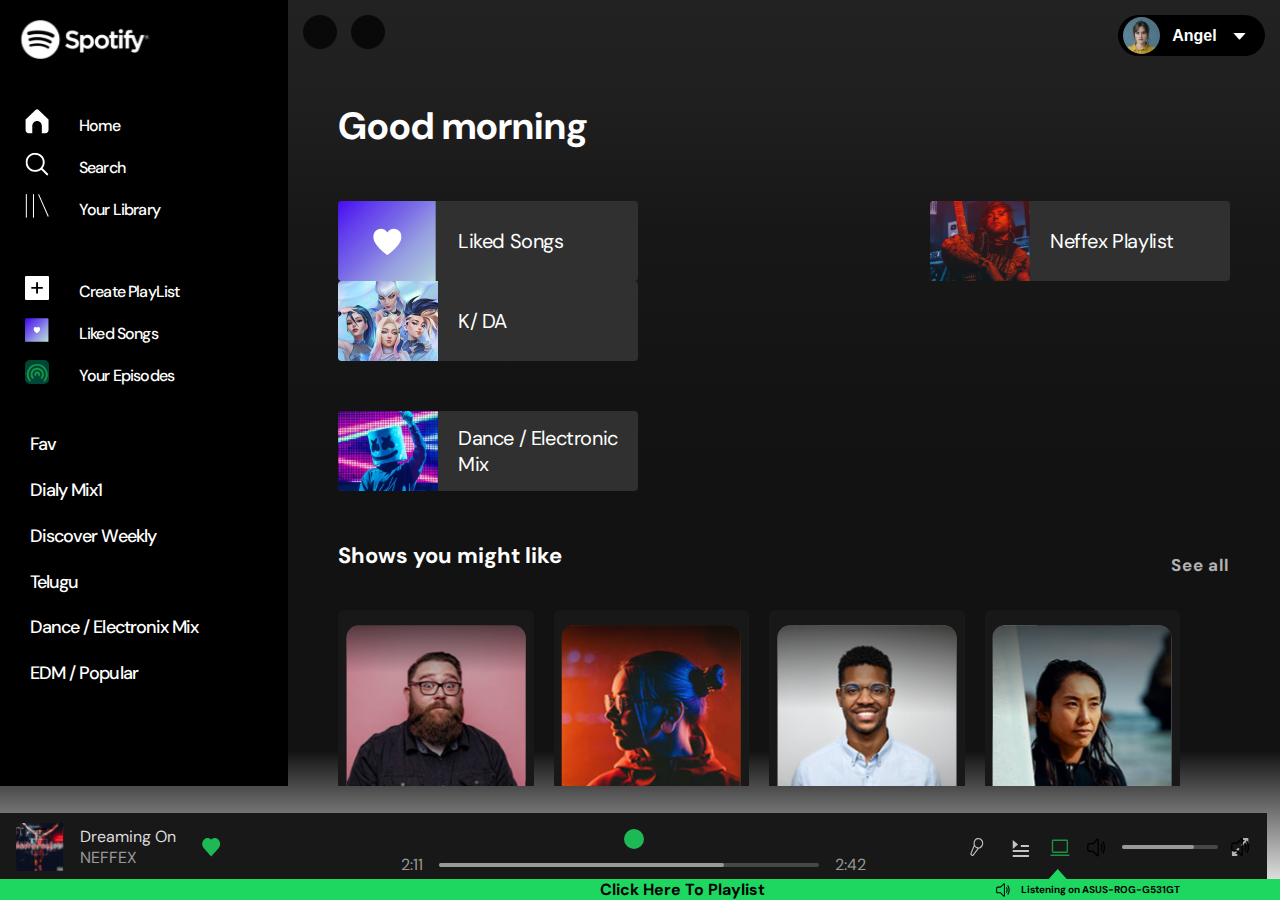
==== index.html @ 98df25ef "spotify ver1" ====
<!DOCTYPE html>
<html lang="en">
  <head>
    <meta charset="UTF-8" />
    <meta name="viewport" content="width=device-width, initial-scale=1.0" />
    <title>Spotify Clone</title>
    <link rel="stylesheet" href="style.css" />
    <link
      rel="stylesheet"
      href="https://cdnjs.cloudflare.com/ajax/libs/font-awesome/6.4.0/css/all.min.css"
      integrity="sha512-iecdLmaskl7CVkqkXNQ/ZH/XLlvWZOJyj7Yy7tcenmpD1ypASozpmT/E0iPtmFIB46ZmdtAc9eNBvH0H/ZpiBw=="
      crossorigin="anonymous"
      referrerpolicy="no-referrer"
    />
  </head>
  <body>
    <!-- Nav Bar -->
    <div class="spot">
      <div class="sidebar">
        <div class="logo">
          <a
            href="https://play.google.com/store/apps/details?id=com.spotify.music&hl=en_IN&gl=US"
            target="_blank"
          >
            <img src="Images/Spotify logo.svg" alt="Logo" />
          </a>
        </div>
        <div class="navigation">
          <ul>
            <li>
              <a href="#">
                <span><img src="Images/Home.svg" alt="Home-icon" /></span>
                <span>Home</span>
              </a>
            </li>

            <li>
              <a href="#">
                <span
                  ><img src="Images/fi-rs-search.svg" alt="search-icon"
                /></span>
                <span>Search</span>
              </a>
            </li>

            <li>
              <a href="#">
                <span
                  ><img src="Images/library.svg" alt="liberary-icon"
                /></span>
                <span>Your Library</span>
              </a>
            </li>
          </ul>
        </div>
        <div class="navigation">
          <ul>
            <li>
              <a href="#" class="playlist">
                <span
                  ><img src="Images/fi-ss-plus-small.svg" alt="Home-icon"
                /></span>
                <span>Create PlayList</span>
              </a>
            </li>

            <li>
              <a href="#" class="like">
                <span><img src="Images/love.svg" alt="search-icon" /></span>
                <span>Liked Songs</span>
              </a>
            </li>

            <li>
              <a href="#" class="podcast">
                <span
                  ><img src="Images/podcast.svg" alt="liberary-icon"
                /></span>
                <span>Your Episodes</span>
              </a>
            </li>
          </ul>
        </div>
        <div class="policies">
          <ul>
            <li>
              <a href="#pop">
                <span>Fav</span>
              </a>
            </li>

            <li>
              <a href="#show">
                <span>Dialy Mix1</span>
              </a>
            </li>

            <li>
              <a href="#">
                <span>Discover Weekly</span>
              </a>
            </li>

            <li>
              <a href="#">
                <span>Telugu</span>
              </a>
            </li>

            <li>
              <a href="#">
                <span>Dance / Electronix Mix</span>
              </a>
            </li>

            <li>
              <a href="#">
                <span>EDM / Popular</span>
              </a>
            </li>
          </ul>
          <div class="install">
            <li>
              <a
                href="https://www.spotify.com/us/download/windows/"
                target="-blank"
              >
                <span><img src="Images/install.svg" alt="insall-icon" /></span>
                <span>Install App</span>
              </a>
            </li>
          </div>
        </div>
      </div>

      <div class="main-container">
        <div class="topbar">
          <div class="prev-next-buttons">
            <button type="button">
              <i class="fa-solid fa-chevron-left"></i>
            </button>

            <button type="button">
              <i class="fa-solid fa-chevron-right"></i>
            </button>
          </div>
          <button class="log" type="button">
            <img src="Images/Angel.svg" alt="angle-icon" />Angel<img
              class="carrot"
              src="Images/fi-ss-caret-down.svg"
            />
          </button>
        </div>
        <div class="spotify-playlist-container">
          <div class="spotify-playlists">
            <h2>Good morning</h2>

            <div class="list-container">
              <div class="list">
                <div class="item">
                  <img src="Images/love.svg" />
                  <h4 class="head">Liked Songs</h4>
                  <div class="play">
                    <span class="fa fa-play"></span>
                  </div>
                </div>

                <div class="item" id="pop">
                  <img src="Images/pop-singer.svg" />
                  <h4>Neffex Playlist</h4>
                  <div class="play">
                    <span class="fa fa-play"></span>
                  </div>
                </div>

                <div class="item">
                  <img src="Images/Anime.svg" />
                  <h4>K/ DA</h4>
                  <div class="play">
                    <span class="fa fa-play"></span>
                  </div>
                </div>
              </div>

              <div class="list">
                <div class="item">
                  <img src="Images/Mask Man.svg" />
                  <h4>Dance / Electronic Mix</h4>
                  <div class="play">
                    <span class="fa fa-play"></span>
                  </div>
                </div>
              </div>
            </div>
          </div>

          <div class="spotify-playlists-2" id="show">
            <div class="spotify-head">
              <h2>Shows you might like</h2>
              <p><a href="#">See all</a></p>
            </div>

            <div class="list-2">
              <!-- First row-2 -->
              <div class="row-2">
                <div class="item-2">
                  <img src="Images/fattyboy.svg" />
                  <div class="play-2">
                    <span class="fa fa-play"></span>
                  </div>
                  <h4>Weekly Motivatio...</h4>
                  <p>Ben Ina Scott</p>
                </div>
                <div class="item-2">
                  <img src="Images/ladypop.svg" />
                  <div class="play-2">
                    <span class="fa fa-play"></span>
                  </div>
                  <h4>MEDITATION SELF</h4>
                  <p>Ibn Hussain Aleen</p>
                </div>
                <div class="item-2">
                  <img src="Images/blackboy.svg" />
                  <div class="play-2">
                    <span class="fa fa-play"></span>
                  </div>
                  <h4>Words beyond act...</h4>
                  <p>Samuel Scott</p>
                </div>
                <div class="item-2">
                  <img src="Images/womem-pop.svg" />
                  <div class="play-2">
                    <span class="fa fa-play"></span>
                  </div>
                  <h4>The Alexa Show</h4>
                  <p>Adriana Tom</p>
                </div>
              </div>

              <!-- Second row-2 -->
              <div class="row-2">
                <div class="item-2">
                  <img src="Images/arjit.jpg" />
                  <div class="play-2">
                    <span class="fa fa-play"></span>
                  </div>
                  <h4>Coding Mode</h4>
                  <p>Dedicated to all the programmers out there.</p>
                </div>
                <div class="item-2">
                  <img src="Images/dsp.jpg" />
                  <div class="play-2">
                    <span class="fa fa-play"></span>
                  </div>
                  <h4>Focus Flow</h4>
                  <p>Uptempo instrumental hip hop beats.</p>
                </div>
                <div class="item-2">
                  <img src="Images/praboss.jpg" />
                  <div class="play-2">
                    <span class="fa fa-play"></span>
                  </div>
                  <h4>Calm Before The Storm</h4>
                  <p>Calm before the storm music.</p>
                </div>
                <div class="item-2">
                  <img src="Images/sweety.jpg" />
                  <div class="play-2">
                    <span class="fa fa-play"></span>
                  </div>
                  <h4>Beats to think to</h4>
                  <p>Focus with deep techno and tech house.</p>
                </div>
              </div>
            </div>
          </div>
        </div>

        <div class="music-player">
          <div class="song-bar">
            <div class="song-infos">
              <div class="image-container">
                <img src="Images/f-1-img.svg" alt="" />
              </div>
              <div class="song-description">
                <p class="title">Dreaming On</p>
                <p class="artist">NEFFEX</p>
              </div>
            </div>
            <div class="icons">
              <img src="Images/heart.svg" alt="" />
            </div>
          </div>
          <div class="progress-controller">
            <div class="control-buttons">
              <i class="fas fa-random"></i>
              <i class="fas fa-step-backward"></i>
              <i class="fa-solid fa-play play-pause"></i>
              <i class="fas fa-step-forward"></i>
              <i class="fa-solid fa-repeat fa-beat"></i>
            </div>
            <div class="progress-container">
              <span>2:11</span>
              <div class="progress-bar">
                <div class="progress"></div>
              </div>
              <span>2:42</span>
            </div>
          </div>
          <div class="other-features">
            <img src="Images/microphone.svg" alt="mike" />
            <img src="Images/carbon_query-queue.svg" alt="que-icon" />
            <img src="Images/carbon_laptop.svg" alt="laptop-icon" />
            <img src="Images/speaker.svg" alt="speaker icon" />
            <div class="volume-bar">
              <div class="progress-bar">
                <div class="progress"></div>
              </div>
              <img src="Images/tabler_arrows-diagonal.svg" alt="mute-icon" />
            </div>
          </div>
        </div>

        <div class="vector">
          <img src="Images/Vector 1.svg" alt="vector-icon" />
        </div>

        <div class="footer">
          <div class="link-playlist">
            <a href="playlist.html" target="_blank">Click Here To Playlist</a>
          </div>
          <div class="final-footer">
            <img src="Images/fluent_speaker-2-.svg" alt="speaker" />
            <h5>Listening on ASUS-ROG-G531GT</h5>
          </div>
        </div>
      </div>
    </div>
  </body>
</html>
---- style.css ----
/* External font import */
@import url("https://fonts.googleapis.com/css2?family=DM+Sans:opsz@9..40&family=Roboto:wght@100&display=swap");
@import url("https://fonts.googleapis.com/css2?family=Flow+Circular&display=swap");

* {
  margin: 0;
  padding: 0;
}
:root {
  --spotify-green: #1db954;
  --footer-height: 40px;
}
body {
  box-sizing: border-box;
  font-family: "DM Sans", sans-serif;
  margin: 0;
  overflow-x: hidden;
  max-height: 100vh;
  height: 100vh;
  background: linear-gradient(
    180deg,
    #222 0%,
    #1f1f1f 11.64%,
    #171717 25.66%,
    #161616 32.94%,
    #151515 35.98%,
    #131313 44.89%,
    #121212 55.22%,
    #121212 75.34%,
    #121212 83.45%,
    rgba(18, 18, 18, 0) 100%
  );
}
.spot {
  display: flex;
  overflow: hidden;
}
.sidebar {
  flex: 1;
  top: 0;
  left: 0;
  bottom: 0;
  background-color: #000000;
  padding: 20px;
  align-items: center;
  overflow-y: scroll;
  position: sticky;
}
.sidebar::-webkit-scrollbar {
  display: none;
}
.sidebar .logo {
  position: sticky;
  top: 0;
  z-index: 2;
  background-color: #000000;
  cursor: pointer;
}

.sidebar .logo img {
  width: 130px;
}

.sidebar .navigation ul {
  list-style: none;
  margin-top: 40px;
}

.sidebar .navigation ul li {
  padding: 5px;
}

.sidebar .navigation ul li a {
  display: flex;
  align-items: center;
  color: #ffffff;
  text-decoration: none;
  font-size: 16px;
  font-weight: 500;
  line-height: 26px;
  letter-spacing: -0.0525em;
}

.sidebar .navigation ul li a img {
  font-size: 20px;
  margin-right: 30px;
  width: 24px;
}

.sidebar .navigation .playlist span img {
  border-radius: 1px;
  background: #fff;
  width: 24px;
}

.sidebar .navigation .podcast span img {
  border-radius: 5px;
  background: #004638;
  width: 24px;
}

.sidebar .navigation ul :hover,
.sidebar .navigation ul :active,
.sidebar .navigation ul:focus {
  color: #cefcf2;
  background-color: #282828;
  border-radius: 9px;
}

.sidebar .policies {
  position: absolute;
  padding-top: 30px;
  left: 30px;
}

.sidebar .policies ul {
  list-style: none;
}

.sidebar .policies ul li {
  padding-bottom: 10px;
}

.sidebar .policies ul li a {
  color: #ffffff;
  text-decoration: none;
  font-size: 18px;
  font-weight: 500;
  letter-spacing: -0.0525em;
  line-height: 35.74px;
}

.sidebar .policies ul :hover,
.sidebar .policies ul :active,
.sidebar .policies ul :focus {
  text-decoration: underline;
  color: #cbf897;
  background-color: #282828;
  border-radius: 9px;
}

.sidebar .install {
  margin-top: 100px;
  margin-bottom:60px;
}

.sidebar .install li {
  list-style-type: none;
  display: flex;
}
.sidebar .install li a {
  text-decoration: none;
  font-size: 18px;
  font-weight: 500;
  letter-spacing: -0.0525em;
  color: #ffffff;
  display: flex;
  align-items: center;
  justify-content: space-between;
  gap: 3vh;
}
.sidebar .install li a img {
  margin-top: 7px;
}
.sidebar .install :hover {
  color: #9baaf0;
  background-color: #282828;
  border-radius: 9px;
}

/* -------------------------------------------------------------- */
.main-container {
  flex: 4;
  box-sizing: border-box;
  overflow: hidden;
}
.topbar {
  display: flex;
  justify-content: space-between;
  padding: 15px;
}
.topbar .prev-next-buttons button {
  color: #dbd9d9;
  width: 34px;
  height: 34px;
  border-radius: 100%;
  font-size: 20px;
  border: 0px;
  background-color: #090909;
  margin-right: 10px;
}
.topbar .log {
  display: flex; /* Add this to make the content center */
  justify-content: space-between; /* Add this to horizontally center the content */
  align-items: center; /* Add this to vertically center the content */
  background-color: #000000;
  color: #ffffff;
  font-size: 16px;
  font-weight: bold;
  border: 0px;
  border-radius: 40px;
  cursor: pointer;
  width: 147px;
  height: 41px;
  padding-left: 5px;
  padding-right: 15px;
}
.topbar button:hover,
.topbar button:active,
.topbar button:focus {
  color: #101010;
  background-color: #cbf897;
  cursor: pointer;
}
/* -------------------------------------------------------middle-------------------------------------------- */
.spotify-playlists {
  padding: 10px 10px;
  flex: 1;
}
.spotify-playlists h2 {
  color: #fff;
  font-size: 38px;
  font-weight: 700;
  cursor: pointer;
}
.spotify-playlists h2:hover {
  color: #c3f0a9;
}
.spotify-playlists .list {
  display: flex;
  justify-content: space-between;
  align-items: center;
  padding-top: 50px;
  flex-wrap: wrap;
}
.spotify-playlists .list .item {
  width: 300px;
  height: 80px;
  flex-shrink: 0;
  background-color: #303030;
  border-radius: 4px;
  cursor: pointer;
  transition: all ease 0.4s;
  display: flex;
  align-items: center;
  overflow: hidden;
}
.spotify-playlists .list .item:hover {
  background-color: #cbf897;
}
.spotify-playlists .list .item:hover h4 {
  color: black;
}
.spotify-playlists .list .item img {
  width: 100px;
  border-radius: 4px 0px 0px 0px;
}
.spotify-playlists .list .item {
  position: relative;
}
.spotify-playlists .list .item .play .fa {
  position: absolute;
  right: 10px;
  bottom: 12px;
  padding: 18px;
  background-color: #1db954;
  border-radius: 100%;
  opacity: 0;
  transition: all ease 0.4s;
}
.spotify-playlists .list-container .list :hover .play .fa {
  opacity: 1;
  transform: scale(0.5);
}
.spotify-playlists .list .item h4 {
  color: #fff;
  font-size: 20px;
  font-weight: 400;
  letter-spacing: -0.4px;
  padding-left: 20px;
}

.spotify-playlists-2 {
  padding: 10px 10px;
  flex: 1;
}
.spotify-playlists-2 .spotify-head h2 {
  color: #fff;
  font-size: 22px;
  margin-bottom: 40px;
}
.spotify-playlists-2 .spotify-head {
  display: flex;
  justify-content: space-between;
  color: #fff;
  font-size: 30px;
  font-weight: 700;
  width: 100%;
}
.spotify-playlists-2 .spotify-head p a {
  color: #b3b3b3;
  font-size: 17px;
  font-weight: 700;
  letter-spacing: 0.68px;
  cursor: pointer;
  text-decoration: none;
}
.spotify-playlists-2 .spotify-head p :hover {
  box-shadow: 0 0 5px 3px rgba(240, 240, 235, 0.7);
  background-color: rgba(240, 240, 235, 0.7);
  color: #000000;
}
.spotify-playlists-2 .list-2 {
  display: flex;
  flex-wrap: wrap;
  margin-right: 50px;
}
.spotify-playlists-2 .list-2 .row-2 {
  display: flex;
  flex: 1 1 25%;
  justify-content: space-between;
  width: 100%;
  gap: 20px;
  margin-bottom: 30px;
}
.spotify-playlists-2 .list-2 .row-2 .item-2 {
  display: flex;
  flex-direction: column;
  align-items: center;
}
.spotify-playlists-2 .list-2 .item-2 {
  min-width: 140px;
  width: 250px;
  padding: 15px;
  background-color: #181818;
  border-radius: 6px;
  cursor: pointer;
  transition: all ease 0.4s; 
}
.spotify-playlists-2 .list-2 .item-2:hover {
  background-color: #252525;
  transform: scale(105%);
}
.spotify-playlists-2 .list-2 .item-2 img {
  width: 180px;
  flex-shrink: 0;
  border-radius: 14px;
  margin-bottom: 10px;
}
.spotify-playlists-2 .list-2 .item-2 {
  position: relative;
}
.spotify-playlists-2 .list-2 .item-2 .play-2 .fa {
  position: absolute;
  right: 5px; /* Move the play button to the right side */
  bottom: 5px; /* Move the play button to the bottom */
  padding: 18px;
  background-color: #1db954;
  border-radius: 100%;
  opacity: 0;
  transition: all ease 0.4s;
}
.spotify-playlists-2 .list-2 .item-2:hover .play-2 .fa {
  opacity: 1;
  transform: scale(0.6); /* Scale down the play button on hover */
}

.list-2 .item-2 h4 {
  color: #fff;
  font-size: 21px;
  font-weight: 500;
  letter-spacing: -0.42px;
  margin: 10px;
  white-space: nowrap;
  text-overflow: ellipsis;
  text-align: left;
}

.spotify-playlists-2 .list-2 .item-2 p {
  color: #b3b3b3;
  font-family: DM Sans;
  font-size: 15px;
  font-weight: 500;
  letter-spacing: 0.15px;
  text-align: left;
}
.spotify-playlist-container {
  display: flex;
  flex-direction: column;
  padding: 20px 40px;
  overflow-y: auto; /* Add this property for vertical scrolling */
  max-height: 75vh; /* Add this property to set a maximum height for the container */
  /* width: 100%; */
}
.spotify-playlist-container::-webkit-scrollbar {
  display: none;
}

.spotify-playlist-container .spotify-playlists,
.spotify-playlist-container .spotify-playlists-2 {
  margin-bottom: 30px; /* Add some spacing between the two sections */
}
/* ---------------------------------------footer---------------------------- */

.music-player {
  --primary-color: #ddd;
  --secondary-color: #999;
  --green-color: #2d5;
  --padding: 1em;
  background-color: #181818;
  display: flex;
  justify-content: center;
  align-items: center;
  position: fixed;
  bottom: 20px; /* Position the music player at the top */
  left: 0; /* Align the music player to the left */
  width: 99%; /* Make the music player take the full width of the viewport */
  /* height: 5.3rem; */
  color: var(--primary-color);
}
i {
  color: var(--secondary-color);
}
i:hover {
  color: var(--primary-color);
}
.song-bar {
  position: absolute;
  left: var(--padding);
  display: flex;
  flex-direction: row;
  align-items: center;
  justify-content: flex-start;
  gap: 1.5rem;
  width: 25%;
}

.song-infos {
  display: flex;
  align-items: center;
  gap: 1em;
  transition: all 0.1 ease;
}
.image-container {
  --size: 3em;
  flex-shrink: 0;
  width: var(--size);
  height: var(--size);
}
.image-container img {
  width: 100%;
  height: 100%;
  object-fit: cover;
}
.song-description p {
  margin: 0em;
}
.title,
.artist {
  display: -webkit-box;
  -webkit-box-orient: vertical;
  -webkit-line-clamp: 1;
  overflow: hidden;
}
.title:hover,
.artist:hover {
  text-decoration: underline;
  color: var(--primary-color);
  cursor: pointer;
}
.image-container:hover
{
  box-shadow: 0 0 5px 3px rgba(240, 240, 235, 0.7);
  cursor: pointer;
  transform: scale(110%);
}
.icons:hover {
  box-shadow: 0 0 5px 3px rgba(240, 240, 235, 0.7);
  cursor: pointer;
}
.artist {
  color: var(--secondary-color);
}
.icons {
  display: flex;
  gap: 1em;
}
.progress-controller {
  width: 100%;
  display: flex;
  justify-content: center;
  flex-direction: column;
  align-items: center;
  gap: 0.3em;
  color: var(--secondary-color);
  cursor: pointer;
  padding-bottom: 5px;
}
.control-buttons {
  display: flex;
  align-items: center;
  gap: 2em;
  margin-top: 8px;
}
.control-buttons i:hover {
  box-shadow: 0 0 3px 2px rgba(172, 172, 169, 0.7);
  cursor: pointer;
}
.play-pause {
  display: flex;
  align-items: center;
  justify-content: center;
  background-color: var(--spotify-green);
  color: #fff;
  border-radius: 50%;
  padding: 10px;
  position: relative;
  margin-top: 8px;
}

.play-pause:hover {
  transform: scale(1.1);
  color: #111;
  background-color: var(--primary-color);
}
.progress-container {
  width: 100%;
  display: flex;
  align-items: center;
  justify-content: center;
  gap: 1em;
}

.progress-bar {
  height: 4px;
  border-radius: 10px;
  width: 30%;
  background-color: #ccc4;
}
.progress {
  position: relative;
  height: 100%;
  width: 75%;
  border-radius: 10px;
  background-color: var(--secondary-color);
}
.progress-bar:hover .progress {
  background-color: var(--green-color);
}
.progress-bar:hover .progress::after {
  content: "";
  position: absolute;
  --size: 1em;
  width: var(--size);
  height: var(--size);
  right: 0;
  border-radius: 50%;
  background-color: var(--primary-color);
  transform: translate(50%, calc(2px - 50%));
}
.other-features {
  position: absolute;
  right: var(--padding);
  display: flex;
  flex-direction: row;
  gap: 1em;
}
.volume-bar {
  display: flex;
  align-items: center;
  gap: 0.7em;
}
.other-features img:hover {
  box-shadow: 0 0 3px 1px rgba(240, 240, 235, 0.7);
  cursor: pointer;
}
.progress-bar:hover {
  box-shadow: 0 0 3px 3px rgba(131, 131, 128, 0.7);
  cursor: pointer;
}
.volume-bar .progress-bar {
  width: 6em;
}
.volume-bar .progress-bar:hover .progress::after {
  --size: 0.8em;
}
.vector img {
  bottom: 20px;
  position: fixed;
  right: 212px;
}
/* -------------------------final-footer------------------ */
.footer {
  bottom: 0;
  left: 0;
  right: 0;
  background-color: #1ed760;
  position: fixed;
  display: flex;
  justify-content: space-between; /* Align content to the right */
  align-items: center;
  width: 100%;
}

.final-footer {
  display: flex;
  align-items: center;
}
.final-footer h5 {
  margin-right: 100px;
  color: #000;
  font-size: 10px;
  font-weight: 700;
  line-height: normal;
}

.final-footer img {
  margin-right: 10px; /* Add some space between the image and text */
}
.link-playlist {
  margin-left: 600px;
}
.link-playlist a {
  text-decoration: none;
  color: #000000;
  font-weight: bold;
  transition: all 0.1 ease-in-out;
}
.footer .link-playlist a:hover {
  transform: scale(103%);
  margin: 10px;
  box-shadow: #0c0c0c;
}
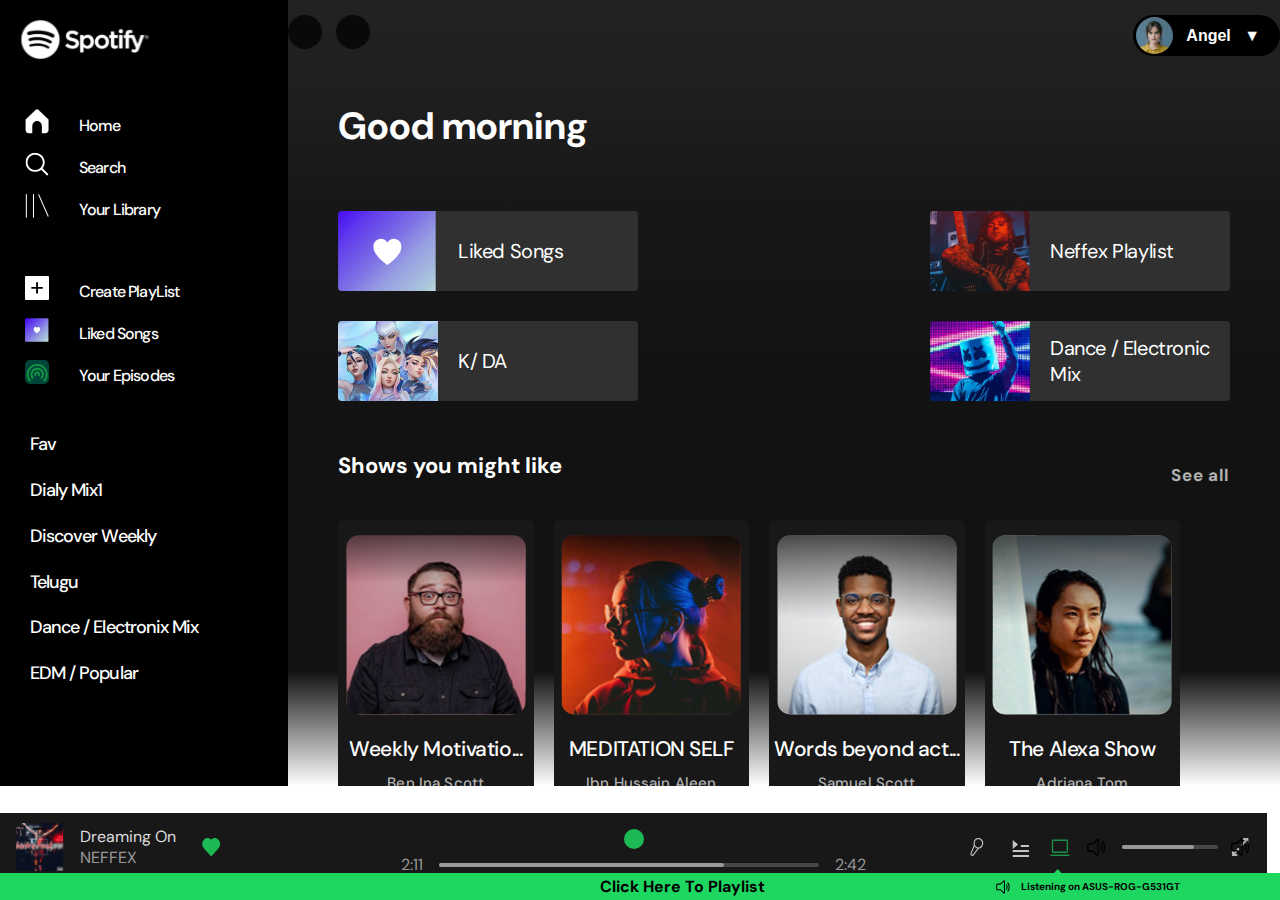
==== commit 27522a3b: "ver 2" ====
--- a/index.html
+++ b/index.html
@@ -16,7 +16,10 @@
   <body>
     <!-- Nav Bar -->
     <div class="spot">
-      <div class="sidebar">
+      <div class="menu-btn" id="menuBtn">
+        <i class="fas fa-bars"></i>
+      </div>
+      <div class="sidebar" id="sidebar">
         <div class="logo">
           <a
             href="https://play.google.com/store/apps/details?id=com.spotify.music&hl=en_IN&gl=US"
@@ -44,7 +47,7 @@
             </li>
 
             <li>
-              <a href="#">
+              <a href="playlist.html">
                 <span
                   ><img src="Images/library.svg" alt="liberary-icon"
                 /></span>
@@ -132,7 +135,7 @@
           </div>
         </div>
       </div>
-
+      <!-- ------------------------------------------- -->
       <div class="main-container">
         <div class="topbar">
           <div class="prev-next-buttons">
@@ -145,10 +148,8 @@
             </button>
           </div>
           <button class="log" type="button">
-            <img src="Images/Angel.svg" alt="angle-icon" />Angel<img
-              class="carrot"
-              src="Images/fi-ss-caret-down.svg"
-            />
+            <img src="Images/Angel.svg" alt="angle-icon" />Angel
+            <div class="caret">▼</div>
           </button>
         </div>
         <div class="spotify-playlist-container">
@@ -180,9 +181,7 @@
                     <span class="fa fa-play"></span>
                   </div>
                 </div>
-              </div>
-
-              <div class="list">
+
                 <div class="item">
                   <img src="Images/Mask Man.svg" />
                   <h4>Dance / Electronic Mix</h4>
@@ -238,14 +237,14 @@
               </div>
 
               <!-- Second row-2 -->
-              <div class="row-2">
+              <div class="row-2 bottom">
                 <div class="item-2">
                   <img src="Images/arjit.jpg" />
                   <div class="play-2">
                     <span class="fa fa-play"></span>
                   </div>
                   <h4>Coding Mode</h4>
-                  <p>Dedicated to all the programmers out there.</p>
+                  <p>Dedicated to all...</p>
                 </div>
                 <div class="item-2">
                   <img src="Images/dsp.jpg" />
@@ -253,23 +252,23 @@
                     <span class="fa fa-play"></span>
                   </div>
                   <h4>Focus Flow</h4>
-                  <p>Uptempo instrumental hip hop beats.</p>
+                  <p>Instrumental hip hop beats.</p>
                 </div>
                 <div class="item-2">
                   <img src="Images/praboss.jpg" />
                   <div class="play-2">
                     <span class="fa fa-play"></span>
                   </div>
-                  <h4>Calm Before The Storm</h4>
-                  <p>Calm before the storm music.</p>
-                </div>
-                <div class="item-2">
+                  <h4>The Storm</h4>
+                  <p>Calm before the stor</p>
+                </div>
+                <div class="item-2 bottom1">
                   <img src="Images/sweety.jpg" />
                   <div class="play-2">
                     <span class="fa fa-play"></span>
                   </div>
-                  <h4>Beats to think to</h4>
-                  <p>Focus with deep techno and tech house.</p>
+                  <h4>Beats to think</h4>
+                  <p>Focus with deep techn</p>
                 </div>
               </div>
             </div>
@@ -336,5 +335,24 @@
         </div>
       </div>
     </div>
+    <script>
+      const menuBtn = document.getElementById("menuBtn");
+      const sidebar = document.getElementById("sidebar");
+
+      // Toggle the sidebar when the menu button is clicked
+      menuBtn.addEventListener("click", () => {
+        sidebar.classList.toggle("show");
+      });
+
+      // Close the sidebar when clicking outside of it on small screens
+      document.addEventListener("click", (event) => {
+        if (
+          !menuBtn.contains(event.target) &&
+          !sidebar.contains(event.target)
+        ) {
+          sidebar.classList.remove("show");
+        }
+      });
+    </script>
   </body>
 </html>--- a/style.css
+++ b/style.css
@@ -13,27 +13,33 @@
 body {
   box-sizing: border-box;
   font-family: "DM Sans", sans-serif;
-  margin: 0;
+  margin: 00px;
+  padding: 0px;
   overflow-x: hidden;
   max-height: 100vh;
   height: 100vh;
-  background: linear-gradient(
-    180deg,
-    #222 0%,
-    #1f1f1f 11.64%,
-    #171717 25.66%,
-    #161616 32.94%,
-    #151515 35.98%,
-    #131313 44.89%,
-    #121212 55.22%,
-    #121212 75.34%,
-    #121212 83.45%,
-    rgba(18, 18, 18, 0) 100%
-  );
+  /* background-color: #202020; */
 }
 .spot {
   display: flex;
   overflow: hidden;
+  
+}
+.menu-btn {
+  display: none; /* Hide the menu button by default */
+  position: fixed;
+  top: 10px;
+  left: 10px;
+  height: 30px;
+  font-size: 24px;
+  color: #fff;
+  cursor: pointer;
+  transition: all 0.1s ease;
+  border-radius: 5px;
+}
+.menu-btn i:hover {
+  transform: scale(105%);
+  margin: 10px;
 }
 .sidebar {
   flex: 1;
@@ -43,12 +49,13 @@
   background-color: #000000;
   padding: 20px;
   align-items: center;
-  overflow-y: scroll;
+  overflow-y: auto;
   position: sticky;
 }
 .sidebar::-webkit-scrollbar {
   display: none;
 }
+
 .sidebar .logo {
   position: sticky;
   top: 0;
@@ -141,7 +148,7 @@
 
 .sidebar .install {
   margin-top: 100px;
-  margin-bottom:60px;
+  margin-bottom: 60px;
 }
 
 .sidebar .install li {
@@ -173,11 +180,14 @@
   flex: 4;
   box-sizing: border-box;
   overflow: hidden;
-}
+  background: linear-gradient(180deg, #222 0%, #1F1F1F 11.64%, #171717 25.66%, #161616 32.94%, #151515 35.98%, #131313 44.89%, #121212 55.22%, #121212 75.34%, #121212 85.45%, rgba(18, 18, 18, 0.00) 100%);
+ 
+}
+
 .topbar {
   display: flex;
   justify-content: space-between;
-  padding: 15px;
+  padding: 15px 0px;
 }
 .topbar .prev-next-buttons button {
   color: #dbd9d9;
@@ -202,8 +212,9 @@
   cursor: pointer;
   width: 147px;
   height: 41px;
-  padding-left: 5px;
-  padding-right: 15px;
+  padding-left: 3px;
+  padding-right: 20px;
+  transition: all 0.4 ease-in;
 }
 .topbar button:hover,
 .topbar button:active,
@@ -211,8 +222,21 @@
   color: #101010;
   background-color: #cbf897;
   cursor: pointer;
+  transform: scale(105%);
+  box-shadow: 0 0 15px 8px rgba(223, 223, 167, 0.7);
 }
 /* -------------------------------------------------------middle-------------------------------------------- */
+.spotify-playlist-container {
+  display: flex;
+  flex-direction: column;
+  padding: 20px 40px;
+  max-height: 75vh;
+  overflow-y: scroll;
+}
+.spotify-playlist-container::-webkit-scrollbar {
+  display: none;
+}
+
 .spotify-playlists {
   padding: 10px 10px;
   flex: 1;
@@ -230,7 +254,7 @@
   display: flex;
   justify-content: space-between;
   align-items: center;
-  padding-top: 50px;
+  padding-top: 30px;
   flex-wrap: wrap;
 }
 .spotify-playlists .list .item {
@@ -244,6 +268,7 @@
   display: flex;
   align-items: center;
   overflow: hidden;
+  margin-top: 30px;
 }
 .spotify-playlists .list .item:hover {
   background-color: #cbf897;
@@ -288,6 +313,7 @@
   color: #fff;
   font-size: 22px;
   margin-bottom: 40px;
+  cursor: pointer;
 }
 .spotify-playlists-2 .spotify-head {
   display: flex;
@@ -296,6 +322,7 @@
   font-size: 30px;
   font-weight: 700;
   width: 100%;
+  transition: all 0.1s ease;
 }
 .spotify-playlists-2 .spotify-head p a {
   color: #b3b3b3;
@@ -305,10 +332,8 @@
   cursor: pointer;
   text-decoration: none;
 }
-.spotify-playlists-2 .spotify-head p :hover {
-  box-shadow: 0 0 5px 3px rgba(240, 240, 235, 0.7);
-  background-color: rgba(240, 240, 235, 0.7);
-  color: #000000;
+.spotify-playlists-2 .spotify-head :hover {
+  transform: scale(105%);
 }
 .spotify-playlists-2 .list-2 {
   display: flex;
@@ -322,6 +347,9 @@
   width: 100%;
   gap: 20px;
   margin-bottom: 30px;
+}
+.spotify-playlists-2 .list-2 .bottom {
+  margin-bottom: 10px;
 }
 .spotify-playlists-2 .list-2 .row-2 .item-2 {
   display: flex;
@@ -335,7 +363,7 @@
   background-color: #181818;
   border-radius: 6px;
   cursor: pointer;
-  transition: all ease 0.4s; 
+  transition: all ease 0.4s;
 }
 .spotify-playlists-2 .list-2 .item-2:hover {
   background-color: #252525;
@@ -384,17 +412,6 @@
   letter-spacing: 0.15px;
   text-align: left;
 }
-.spotify-playlist-container {
-  display: flex;
-  flex-direction: column;
-  padding: 20px 40px;
-  overflow-y: auto; /* Add this property for vertical scrolling */
-  max-height: 75vh; /* Add this property to set a maximum height for the container */
-  /* width: 100%; */
-}
-.spotify-playlist-container::-webkit-scrollbar {
-  display: none;
-}
 
 .spotify-playlist-container .spotify-playlists,
 .spotify-playlist-container .spotify-playlists-2 {
@@ -468,8 +485,7 @@
   color: var(--primary-color);
   cursor: pointer;
 }
-.image-container:hover
-{
+.image-container:hover {
   box-shadow: 0 0 5px 3px rgba(240, 240, 235, 0.7);
   cursor: pointer;
   transform: scale(110%);
@@ -600,6 +616,7 @@
   justify-content: space-between; /* Align content to the right */
   align-items: center;
   width: 100%;
+  height: 3vh;
 }
 
 .final-footer {
@@ -630,4 +647,285 @@
   transform: scale(103%);
   margin: 10px;
   box-shadow: #0c0c0c;
+}
+
+@media screen and (max-width: 767px) {
+  body{
+    background: #141313;
+  }
+  .sidebar {
+    display: none;
+    flex: 2;
+    padding: 10px;
+  }
+  .sidebar .logo {
+    width: 80%;
+  }
+  .menu-btn {
+    display: block;
+  }
+  /* Show the sidebar when the "show" class is added */
+  .sidebar.show {
+    display: block;
+    left: 0;
+  }
+  .navigation {
+    margin-top: 20px;
+  }
+  .sidebar .navigation ul li a {
+    font-size: 15px;
+    font-weight: 200;
+    line-height: 15px;
+    letter-spacing: -0.0525em;
+  }
+  .sidebar .policies {
+    padding-top: 20px;
+    left: 15px;
+  }
+  .sidebar .policies ul li a {
+    font-size: 15px;
+    font-weight: 200;
+    letter-spacing: -0.0525em;
+    line-height: 25px;
+  }
+  .sidebar .install {
+    margin-left: 0px;
+    padding-left: 3px;
+  }
+  .sidebar .install li a {
+    font-size: 15px;
+    font-weight: 200;
+    gap: 1vh;
+  }
+  .main-container {
+    margin-left: 40px;
+    flex: 3;
+    box-sizing: border-box;
+    overflow: hidden;
+    background: linear-gradient(
+      180deg,
+      #222 0%,
+      #1f1f1f 11.64%,
+      #171717 25.66%,
+      #161616 32.94%,
+      #151515 35.98%,
+      #131313 44.89%,
+      #121212 55.22%,
+      #121212 75.34%,
+      #121212 150%,
+      rgba(18, 18, 18, 0) 100%
+    );
+    height: 100%;
+  }
+  .topbar {
+    width: 100%;
+    white-space: nowrap;
+    padding: 8px;
+  }
+  .topbar .prev-next-buttons button {
+    width: 30px;
+    height: 30px;
+    border-radius: 100%;
+    font-size: 13px;
+    border: 0px;
+    margin-right: 8px;
+  }
+  .topbar .log {
+    font-size: 13px;
+    font-weight: 700;
+    border: 0px;
+    border-radius: 40px;
+    cursor: pointer;
+    width: 130px;
+    height: 41px;
+    padding-left: 3px;
+    padding-right: 20px;
+    transition: all 0.4 ease-in;
+    margin-right: 10px;
+  }
+  .spotify-playlists {
+    flex-direction: column;
+  }
+  .spotify-playlists .list {
+    padding-top: 30px;
+  }
+  .spotify-playlists .list .item {
+    width: 250px;
+    height: 60px;
+    flex-shrink: 0;
+    transition: all ease 0.4s;
+    margin-top: 25px;
+  }
+  .spotify-playlists h2 {
+    font-size: 20px;
+    font-weight: 700;
+  }
+  .spotify-playlists .list .item h4 {
+    font-size: 15px;
+    font-weight: 400;
+    letter-spacing: -0.4px;
+    padding-left: 15px;
+  }
+  .spotify-playlists .list .item img {
+    width: 60px;
+    border-radius: 4px 0px 0px 0px;
+  }
+  .spotify-playlists .list .item .play .fa {
+    right: 5px;
+    bottom: 5px;
+  }
+  .row-2 {
+    flex-direction: column;
+  }
+  .spotify-playlists-2 {
+    flex: 1;
+  }
+  .spotify-playlists-2 .spotify-head {
+    display: inline-flex;
+    width: 115%;
+  }
+  .spotify-playlists-2 .spotify-head h2 {
+    text-align: left;
+    margin-right: 30px;
+  }
+  .spotify-playlists-2 .spotify-head p a {
+    text-align: right;
+    white-space: nowrap;
+    margin-right: 10px;
+  }
+  .spotify-playlists-2 .list-2 .item-2 {
+    width: 200px;
+    padding: 15px;
+    background-color: #181818;
+    border-radius: 6px;
+    transition: all ease 0.4s;
+  }
+  .spotify-playlists-2 .list-2 .item-2 img {
+    width: 180px;
+    flex-shrink: 0;
+    border-radius: 10px;
+    margin-bottom: 10px;
+  }
+
+  .list-2 .item-2 h4 {
+    font-size: 17px;
+    font-weight: 500;
+  }
+
+  .spotify-playlists-2 .list-2 .item-2 p {
+    font-size: 12px;
+    font-weight: 500;
+  }
+  .music-player {
+    margin-top: 0px;
+    height: 5rem;
+    width: 100%;
+  }
+  .song-bar {
+    gap: 1rem;
+    width: 12%;
+  }
+
+  .song-infos {
+    gap: 0.1em;
+  }
+  .image-container {
+    --size: 1.5em;
+    flex-shrink: 0;
+    width: var(--size);
+    height: var(--size);
+  }
+  .image-container img {
+    width: 100%;
+    height: 100%;
+    object-fit: cover;
+  }
+  .song-description p {
+    margin: 0em;
+  }
+  .title,
+  .artist {
+    font-size: 10px;
+    font-weight: 100;
+  }
+  .icons {
+    gap: 0.1em;
+  }
+  .icons img {
+    width: 15px;
+  }
+
+  .progress-controller {
+    width: 100%;
+    display: flex;
+    justify-content: center;
+    flex-direction: column;
+    align-items: center;
+    gap: 0.2em;
+    color: var(--secondary-color);
+    cursor: pointer;
+    padding-bottom: 5px;
+    margin-left: 40px;
+  }
+  .control-buttons {
+    display: flex;
+    align-items: center;
+    gap: 1em;
+    margin-top: 4px;
+  }
+  .control-buttons i {
+    width: 7px;
+    height: 7px;
+  }
+  .play-pause {
+    color: #fff;
+    display: flex;
+    align-items: center;
+    justify-content: center;
+    border-radius: 50%;
+    padding-left: 5px;
+    padding-right: 9px;
+    padding-top: 5px;
+    padding-bottom: 13px;
+    margin-top: 5px;
+    width: 15px;
+  }
+  .progress-container {
+    width: 150%;
+    display: flex;
+    align-items: center;
+    justify-content: center;
+    gap: 0.3em;
+  }
+  .progress-bar {
+    width: 17%;
+  }
+  .other-features {
+    display: none;
+  }
+
+  .vector {
+    display: none;
+  }
+
+  .final-footer h5 {
+    font-size: 12px;
+    font-weight: 300;
+    white-space: nowrap;
+    margin-left: 70px;
+  }
+
+  .final-footer img {
+    position: absolute;
+    width: 16px;
+    margin-left: 50px;
+  }
+  .link-playlist {
+    margin-left: 10px;
+    white-space: nowrap;
+  }
+  .link-playlist a {
+    font-size: 10px;
+    font-weight: 200;
+  }
 }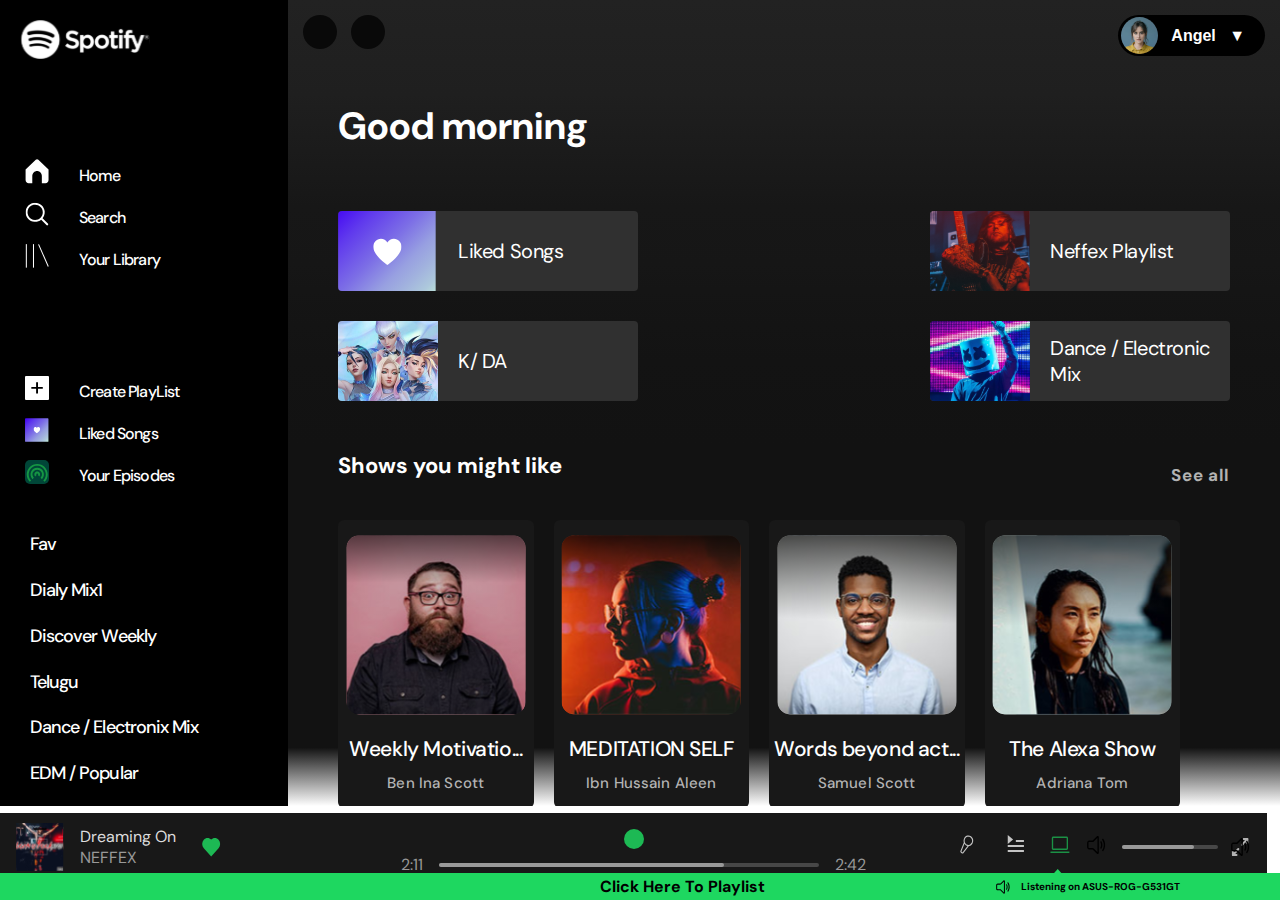
==== commit 58ddb347: "final ver" ====
--- a/index.html
+++ b/index.html
@@ -16,9 +16,6 @@
   <body>
     <!-- Nav Bar -->
     <div class="spot">
-      <div class="menu-btn" id="menuBtn">
-        <i class="fas fa-bars"></i>
-      </div>
       <div class="sidebar" id="sidebar">
         <div class="logo">
           <a
@@ -33,7 +30,7 @@
             <li>
               <a href="#">
                 <span><img src="Images/Home.svg" alt="Home-icon" /></span>
-                <span>Home</span>
+                <span class="men">Home</span>
               </a>
             </li>
 
@@ -42,35 +39,35 @@
                 <span
                   ><img src="Images/fi-rs-search.svg" alt="search-icon"
                 /></span>
-                <span>Search</span>
-              </a>
-            </li>
-
-            <li>
-              <a href="playlist.html">
+                <span class="men">Search</span>
+              </a>
+            </li>
+
+            <li>
+              <a href="playlist.html" target="_blank">
                 <span
                   ><img src="Images/library.svg" alt="liberary-icon"
                 /></span>
-                <span>Your Library</span>
+                <span class="men">Your Library</span>
               </a>
             </li>
           </ul>
         </div>
-        <div class="navigation">
+        <div class="navigation"> 
           <ul>
             <li>
               <a href="#" class="playlist">
                 <span
                   ><img src="Images/fi-ss-plus-small.svg" alt="Home-icon"
                 /></span>
-                <span>Create PlayList</span>
+                <span class="men">Create PlayList</span>
               </a>
             </li>
 
             <li>
               <a href="#" class="like">
                 <span><img src="Images/love.svg" alt="search-icon" /></span>
-                <span>Liked Songs</span>
+                <span class="men">Liked Songs</span>
               </a>
             </li>
 
@@ -79,7 +76,7 @@
                 <span
                   ><img src="Images/podcast.svg" alt="liberary-icon"
                 /></span>
-                <span>Your Episodes</span>
+                <span class="men">Your Episodes</span>
               </a>
             </li>
           </ul>
@@ -122,22 +119,25 @@
               </a>
             </li>
           </ul>
-          <div class="install">
-            <li>
-              <a
-                href="https://www.spotify.com/us/download/windows/"
-                target="-blank"
-              >
-                <span><img src="Images/install.svg" alt="insall-icon" /></span>
-                <span>Install App</span>
-              </a>
-            </li>
-          </div>
+        </div>
+        <div class="install">
+          <li>
+            <a
+              href="https://www.spotify.com/us/download/windows/"
+              target="-blank"
+            >
+              <span><img src="Images/install.svg" alt="insall-icon" /></span>
+              <span>Install App</span>
+            </a>
+          </li>
         </div>
       </div>
       <!-- ------------------------------------------- -->
       <div class="main-container">
         <div class="topbar">
+          <div class="menu-btn" id="menuBtn">
+            <i class="fas fa-bars"></i>
+          </div>
           <div class="prev-next-buttons">
             <button type="button">
               <i class="fa-solid fa-chevron-left"></i>
@@ -237,7 +237,7 @@
               </div>
 
               <!-- Second row-2 -->
-              <div class="row-2 bottom">
+              <div class="row-2">
                 <div class="item-2">
                   <img src="Images/arjit.jpg" />
                   <div class="play-2">
@@ -262,7 +262,7 @@
                   <h4>The Storm</h4>
                   <p>Calm before the stor</p>
                 </div>
-                <div class="item-2 bottom1">
+                <div class="item-2">
                   <img src="Images/sweety.jpg" />
                   <div class="play-2">
                     <span class="fa fa-play"></span>
@@ -306,16 +306,30 @@
               <span>2:42</span>
             </div>
           </div>
-          <div class="other-features">
-            <img src="Images/microphone.svg" alt="mike" />
-            <img src="Images/carbon_query-queue.svg" alt="que-icon" />
-            <img src="Images/carbon_laptop.svg" alt="laptop-icon" />
-            <img src="Images/speaker.svg" alt="speaker icon" />
-            <div class="volume-bar">
-              <div class="progress-bar">
-                <div class="progress"></div>
-              </div>
-              <img src="Images/tabler_arrows-diagonal.svg" alt="mute-icon" />
+
+          <button class="expand-btn" id="expandBtn">
+            <i class="fas fa-ellipsis-v"></i>
+          </button>
+          <div class="expanded-content" id="expandedContent">
+            <div class="expanded-item">
+              <img src="Images/microphone.svg" alt="mike" />
+            </div>
+            <div class="expanded-item carbon">
+              <img src="Images/carbon_query-queue.svg" alt="que-icon" />
+            </div>
+            <div class="expanded-item">
+              <img src="Images/carbon_laptop.svg" alt="laptop-icon" />
+            </div>
+            <div class="expanded-item">
+              <img src="Images/speaker.svg" alt="speaker icon" />
+            </div>
+            <div class="expanded-item">
+              <div class="volume-bar">
+                <div class="progress-bar">
+                  <div class="progress"></div>
+                </div>
+                <img src="Images/tabler_arrows-diagonal.svg" alt="mute-icon" />
+              </div>
             </div>
           </div>
         </div>
@@ -328,7 +342,7 @@
           <div class="link-playlist">
             <a href="playlist.html" target="_blank">Click Here To Playlist</a>
           </div>
-          <div class="final-footer">
+          <div class="final-footer ff">
             <img src="Images/fluent_speaker-2-.svg" alt="speaker" />
             <h5>Listening on ASUS-ROG-G531GT</h5>
           </div>
@@ -353,6 +367,21 @@
           sidebar.classList.remove("show");
         }
       });
+      const expandBtn = document.getElementById("expandBtn");
+      const expandedContent = document.getElementById("expandedContent");
+
+      expandBtn.addEventListener("click", () => {
+        expandedContent.classList.toggle("show");
+      });
+
+      document.addEventListener("click", (event) => {
+        if (
+          !expandBtn.contains(event.target) &&
+          !expandedContent.contains(event.target)
+        ) {
+          expandedContent.classList.remove("show");
+        }
+      });
     </script>
   </body>
 </html>--- a/style.css
+++ b/style.css
@@ -6,6 +6,7 @@
   margin: 0;
   padding: 0;
 }
+
 :root {
   --spotify-green: #1db954;
   --footer-height: 40px;
@@ -13,29 +14,31 @@
 body {
   box-sizing: border-box;
   font-family: "DM Sans", sans-serif;
-  margin: 00px;
-  padding: 0px;
+  margin: 0px;
   overflow-x: hidden;
   max-height: 100vh;
-  height: 100vh;
-  /* background-color: #202020; */
 }
 .spot {
   display: flex;
-  overflow: hidden;
-  
+  flex-direction: row;
+  height: calc(94vh - var(--footer-height)) !important;
+  width: 100%;
 }
 .menu-btn {
   display: none; /* Hide the menu button by default */
   position: fixed;
-  top: 10px;
+  top: 9px;
   left: 10px;
-  height: 30px;
+  height: 35px;
   font-size: 24px;
   color: #fff;
   cursor: pointer;
   transition: all 0.1s ease;
-  border-radius: 5px;
+  border-radius: 8px;
+  background-color: transparent;
+  padding-top: 5px;
+  padding-inline: 5px;
+  border: 1px solid white;
 }
 .menu-btn i:hover {
   transform: scale(105%);
@@ -48,9 +51,8 @@
   bottom: 0;
   background-color: #000000;
   padding: 20px;
-  align-items: center;
   overflow-y: auto;
-  position: sticky;
+  position: relative;
 }
 .sidebar::-webkit-scrollbar {
   display: none;
@@ -67,10 +69,17 @@
 .sidebar .logo img {
   width: 130px;
 }
+.navigation {
+  display: flex;
+  flex-direction: row;
+  position: relative;
+  margin-top: 50px;
+}
 
 .sidebar .navigation ul {
   list-style: none;
   margin-top: 40px;
+  width: 100%;
 }
 
 .sidebar .navigation ul li {
@@ -147,8 +156,11 @@
 }
 
 .sidebar .install {
-  margin-top: 100px;
-  margin-bottom: 60px;
+  width: 100%;
+  margin-top: 500px;
+  margin-bottom: 20px;
+  left: 0;
+  transition: all ease 0.4s;
 }
 
 .sidebar .install li {
@@ -173,21 +185,35 @@
   color: #9baaf0;
   background-color: #282828;
   border-radius: 9px;
+  transform: scale(110%);
 }
 
 /* -------------------------------------------------------------- */
 .main-container {
   flex: 4;
   box-sizing: border-box;
+  position: relative;
   overflow: hidden;
-  background: linear-gradient(180deg, #222 0%, #1F1F1F 11.64%, #171717 25.66%, #161616 32.94%, #151515 35.98%, #131313 44.89%, #121212 55.22%, #121212 75.34%, #121212 85.45%, rgba(18, 18, 18, 0.00) 100%);
- 
+  width: 100%;
+  background: linear-gradient(
+    180deg,
+    #222 0%,
+    #1f1f1f 11.64%,
+    #171717 25.66%,
+    #161616 32.94%,
+    #151515 35.98%,
+    #131313 44.89%,
+    #121212 55.22%,
+    #121212 75.34%,
+    #121212 92.75%,
+    rgba(18, 18, 18, 0) 100%
+  );
 }
 
 .topbar {
   display: flex;
   justify-content: space-between;
-  padding: 15px 0px;
+  padding: 15px;
 }
 .topbar .prev-next-buttons button {
   color: #dbd9d9;
@@ -230,7 +256,7 @@
   display: flex;
   flex-direction: column;
   padding: 20px 40px;
-  max-height: 75vh;
+  max-height: 80vh;
   overflow-y: scroll;
 }
 .spotify-playlist-container::-webkit-scrollbar {
@@ -574,10 +600,15 @@
   background-color: var(--primary-color);
   transform: translate(50%, calc(2px - 50%));
 }
-.other-features {
+.expand-btn {
+  display: none;
+}
+.expanded-content {
   position: absolute;
   right: var(--padding);
   display: flex;
+  align-items: center;
+  justify-content: space-between;
   flex-direction: row;
   gap: 1em;
 }
@@ -586,16 +617,21 @@
   align-items: center;
   gap: 0.7em;
 }
-.other-features img:hover {
-  box-shadow: 0 0 3px 1px rgba(240, 240, 235, 0.7);
-  cursor: pointer;
+.carbon img {
+  margin-bottom: 5px;
+  padding: 5px;
+}
+
+.expanded-item img:hover {
+  box-shadow: 0 0 3px 3px rgba(131, 131, 128, 0.7);
+  cursor: pointer;
+}
+.volume-bar .progress-bar {
+  width: 6em;
 }
 .progress-bar:hover {
   box-shadow: 0 0 3px 3px rgba(131, 131, 128, 0.7);
   cursor: pointer;
-}
-.volume-bar .progress-bar {
-  width: 6em;
 }
 .volume-bar .progress-bar:hover .progress::after {
   --size: 0.8em;
@@ -649,14 +685,16 @@
   box-shadow: #0c0c0c;
 }
 
-@media screen and (max-width: 767px) {
-  body{
-    background: #141313;
-  }
+/* ---------------------------------------------------------------------------------------------------------- */
+@media (min-width: 768px) and (max-width: 1199px) {
   .sidebar {
     display: none;
     flex: 2;
     padding: 10px;
+    width: 100%;
+    box-sizing: border-box;
+    overflow-x: hidden;
+    height: 93vh;
   }
   .sidebar .logo {
     width: 80%;
@@ -664,45 +702,19 @@
   .menu-btn {
     display: block;
   }
-  /* Show the sidebar when the "show" class is added */
   .sidebar.show {
     display: block;
+  }
+  .sidebar .install {
+    margin-top: 700px;
+    margin-bottom:40px;
     left: 0;
   }
-  .navigation {
-    margin-top: 20px;
-  }
-  .sidebar .navigation ul li a {
-    font-size: 15px;
-    font-weight: 200;
-    line-height: 15px;
-    letter-spacing: -0.0525em;
-  }
-  .sidebar .policies {
-    padding-top: 20px;
-    left: 15px;
-  }
-  .sidebar .policies ul li a {
-    font-size: 15px;
-    font-weight: 200;
-    letter-spacing: -0.0525em;
-    line-height: 25px;
-  }
-  .sidebar .install {
-    margin-left: 0px;
-    padding-left: 3px;
-  }
-  .sidebar .install li a {
-    font-size: 15px;
-    font-weight: 200;
-    gap: 1vh;
-  }
   .main-container {
-    margin-left: 40px;
-    flex: 3;
+    flex: 4;
     box-sizing: border-box;
     overflow: hidden;
-    background: linear-gradient(
+    background-color: linear-gradient(
       180deg,
       #222 0%,
       #1f1f1f 11.64%,
@@ -712,15 +724,260 @@
       #131313 44.89%,
       #121212 55.22%,
       #121212 75.34%,
-      #121212 150%,
+      #121212 80%,
       rgba(18, 18, 18, 0) 100%
     );
+    height:95vh;
+  }
+  .topbar {
+    width: 100%;
+    padding: 8px;
+    margin-left: 50px;
+  }
+  .topbar .log {
+    font-size: 18px;
+    font-weight: 900;
+    width: 180px;
+    height: 45px;
+    padding-left: 3px;
+    padding-right: 20px;
+    margin-right: 90px;
+  }
+  .spotify-playlists-2 {
+    flex: 1;
+  }
+  .spotify-playlist-container {
+    padding: 20px 40px;
+    max-height: 80vh;
+  }
+  .spotify-playlists-2 .spotify-head {
+    display: inline-flex;
+  }
+  .spotify-playlists-2 .spotify-head h2 {
+    font-size: 30px;
+    font-weight: 700;
+  }
+  .spotify-playlists-2 .spotify-head p a {
+    font-size: 23px;
+    font-weight: 500;
+    margin-bottom: 10px;
+  }
+  .spotify-playlists-2 .list-2 {
+    display: flex;
+    flex-wrap: wrap; /*Allow items to wrap to the next line if necessary */
+    padding: 30px 25px;
+    max-height: 80vh;
+  }
+
+  .spotify-playlists-2 .list-2 .item-2 {
+    display: flex;
+    flex-direction: column;
+    align-items: center;
+    flex-grow: 1; /* Allow items to grow equally to fill the available space */
+    flex-basis: 0; /* Allow items to automatically adjust their width based on available space */
+    max-width: calc(80% - 10px);
     height: 100%;
+  }
+  .row-2 {
+    flex-direction: column;
+  }
+  .spotify-playlists-2 .list-2 .item-2 img {
+    flex-shrink: 0;
+    border-radius: 10px;
+    margin-bottom: 10px;
+    width: 100%;
+  }
+  .spotify-playlists-2 .list-2 .bottom {
+    margin-bottom: 0px;
+  }
+
+  .list-2 .item-2 h4 {
+    font-size: 17px;
+    font-weight: 500;
+  }
+
+  .spotify-playlists-2 .list-2 .item-2 p {
+    font-size: 12px;
+    font-weight: 500;
+  }
+  .song-bar {
+    gap: 1.5rem;
+    width: 20%;
+  }
+  .song-infos {
+    gap: 0.5em;
+  }
+  .image-container {
+    --size: 2em;
+    flex-shrink: 0;
+    width: var(--size);
+    height: var(--size);
+  }
+  .title,
+  .artist {
+    font-size: 13px;
+    font-weight: 100;
+  }
+.music-player{
+  height: auto;
+}
+  .progress-controller {
+    width: 100%;
+    display: flex;
+    justify-content: center;
+    flex-direction: column;
+    align-items: center;
+    gap: 0.5em;
+    color: var(--secondary-color);
+    cursor: pointer;
+    padding-bottom: 10px;
+    margin-left: 40px;
+  }
+  .progress-controller .play-pause {
+    padding-bottom: 15px;
+    padding-left: 15px;
+  }
+  .control-buttons {
+    display: flex;
+    align-items: center;
+    gap: 2em;
+    margin-top: 4px;
+  }
+  .control-buttons i {
+    width: 15px;
+    height: 10px;
+  }
+  .progress-container {
+    width: 150%;
+    display: flex;
+    align-items: center;
+    justify-content: center;
+    gap: 1em;
+  }
+  .expand-btn {
+    display: block;
+    position: absolute;
+    right: var(--padding);
+    background: none;
+    border: none;
+    color: var(--secondary-color);
+    cursor: pointer;
+    font-size: 24px;
+  }
+  .expand-btn:hover {
+    color: var(--primary-color);
+  }
+  .expanded-content {
+    display: none; /* Hide the content by default */
+    position: absolute;
+    right: var(--padding);
+    background-color: #181818;
+    border: 1px solid #ccc;
+    border-radius: 5px;
+    padding: 10px;
+    z-index: 1;
+    width: 125px; /* Adjust the width as per your design */
+    bottom: 40px; /* Move the content upwards from the bottom of the music-player */
+  }
+  .expanded-content.show {
+    display: flex;
+    flex-direction: column; /* Display the content in a single column */
+    align-items: flex-end; /* Align the items to the right side */
+  }
+  .expanded-item {
+    margin-top: 10px; /* Add margin to create spacing between items */
+  }
+  .final-footer h5 {
+    font-size: 15px;
+    font-weight: 500;
+    white-space: nowrap;
+  }
+  .link-playlist {
+    margin-left: 10px;
+    white-space: nowrap;
+  }
+  .link-playlist a {
+    font-size: 18px;
+    font-weight: 500;
+  }
+  .vector {
+    display: none;
+  }
+}
+
+/* ------------------------------------------------------------------------------------------------------ */
+@media screen and (max-width: 767px) {
+  .sidebar {
+    display: none;
+    flex: 2;
+    padding: 10px;
+    height: 90vh;
+    width: 100%;
+
+  }
+  .sidebar .logo {
+    width: 80%;
+  }
+  .menu-btn {
+    display: block;
+  }
+  .sidebar.show {
+    display: block;
+  }
+  .navigation {
+    margin-top: 20px;
+  }
+  .sidebar .navigation ul li a {
+    font-size: 15px;
+    font-weight: 200;
+    line-height: 15px;
+    letter-spacing: -0.0525em;
+  }
+  .sidebar .policies {
+    padding-top: 20px;
+    left: 15px;
+  }
+  .sidebar .policies ul li a {
+    font-size: 15px;
+    font-weight: 200;
+    letter-spacing: -0.0525em;
+    line-height: 25px;
+  }
+  .sidebar .install {
+    margin-left: 0px;
+    padding-left: 3px;
+    margin-top: 500px;
+    margin-bottom: 60px;
+  }
+  .sidebar .install li a {
+    font-size: 15px;
+    font-weight: 200;
+    gap: 1vh;
+  }
+  .main-container {
+    flex: 3;
+    box-sizing: border-box;
+    overflow: hidden;
+    background-color: linear-gradient(
+      180deg,
+      #222 0%,
+      #1f1f1f 11.64%,
+      #171717 25.66%,
+      #161616 32.94%,
+      #151515 35.98%,
+      #131313 44.89%,
+      #121212 55.22%,
+      #121212 75.34%,
+      #121212 80%,
+      rgba(18, 18, 18, 0) 85%
+    );
+    height: 93vh;
   }
   .topbar {
     width: 100%;
     white-space: nowrap;
     padding: 8px;
+    margin-left: 40px;
   }
   .topbar .prev-next-buttons button {
     width: 30px;
@@ -736,13 +993,13 @@
     border: 0px;
     border-radius: 40px;
     cursor: pointer;
-    width: 130px;
-    height: 41px;
+    width: 110px;
+    height: 38px;
     padding-left: 3px;
     padding-right: 20px;
-    transition: all 0.4 ease-in;
-    margin-right: 10px;
-  }
+    margin-right: 70px;
+  }
+
   .spotify-playlists {
     flex-direction: column;
   }
@@ -780,6 +1037,7 @@
   .spotify-playlists-2 {
     flex: 1;
   }
+
   .spotify-playlists-2 .spotify-head {
     display: inline-flex;
     width: 115%;
@@ -818,14 +1076,13 @@
   }
   .music-player {
     margin-top: 0px;
-    height: 5rem;
+    height: auto;
     width: 100%;
   }
   .song-bar {
     gap: 1rem;
     width: 12%;
   }
-
   .song-infos {
     gap: 0.1em;
   }
@@ -900,12 +1157,44 @@
   .progress-bar {
     width: 17%;
   }
-  .other-features {
-    display: none;
-  }
-
+  .expand-btn {
+    display: block;
+    position: absolute;
+    right: var(--padding);
+    background: none;
+    border: none;
+    color: var(--secondary-color);
+    cursor: pointer;
+    font-size: 24px;
+  }
+  .expand-btn:hover {
+    color: var(--primary-color);
+  }
+  .expanded-content {
+    display: none; /* Hide the content by default */
+    position: absolute;
+    right: var(--padding);
+    background-color: #181818;
+    border: 1px solid #ccc;
+    border-radius: 5px;
+    padding: 10px;
+    z-index: 1;
+    width: 150px; /* Adjust the width as per your design */
+    bottom: 40px; /* Move the content upwards from the bottom of the music-player */
+  }
+  .expanded-content.show {
+    display: flex;
+    flex-direction: column; /* Display the content in a single column */
+    align-items: flex-end; /* Align the items to the right side */
+  }
+  .expanded-item {
+    margin-top: 10px; /* Add margin to create spacing between items */
+  }
   .vector {
     display: none;
+  }
+  .footer {
+    height: auto;
   }
 
   .final-footer h5 {
